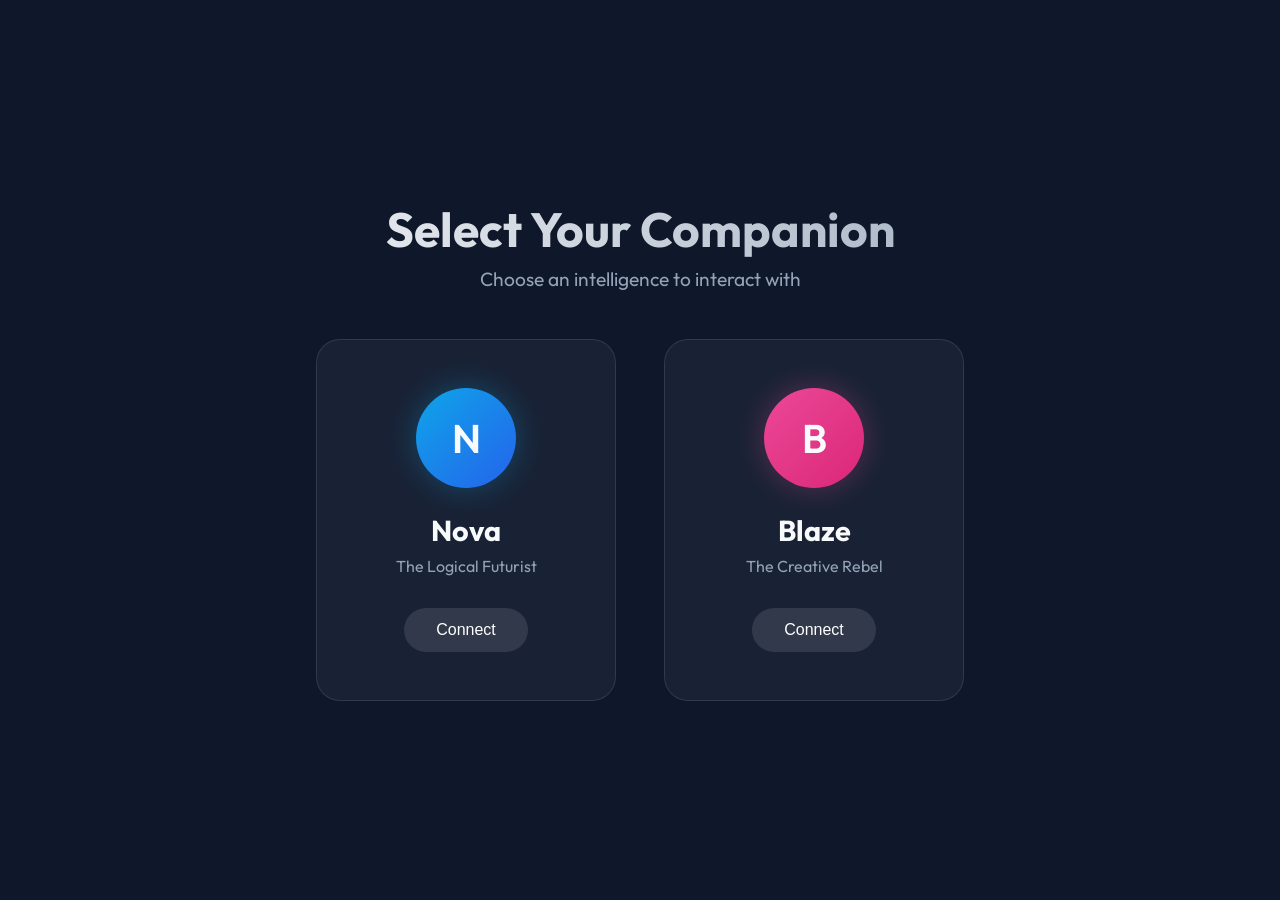
==== Web/index.html @ 569b365c "Add Interactive Web Agent Hub" ====
<!DOCTYPE html>
<html lang="en">
<head>
    <meta charset="UTF-8">
    <meta name="viewport" content="width=device-width, initial-scale=1.0">
    <title>AI Agent Hub</title>
    <link rel="stylesheet" href="style.css">
    <link href="https://fonts.googleapis.com/css2?family=Outfit:wght@300;400;600&display=swap" rel="stylesheet">
</head>
<body>
    <div class="container">
        <header>
            <h1>Select Your Companion</h1>
            <p>Choose an intelligence to interact with</p>
        </header>

        <div class="agents-grid">
            <!-- Agent 1: Nova -->
            <div class="agent-card" onclick="openChat('agent_1')">
                <div class="agent-avatar nova-avatar">
                    <div class="glow"></div>
                    <span>N</span>
                </div>
                <h2>Nova</h2>
                <p>The Logical Futurist</p>
                <button class="connect-btn">Connect</button>
            </div>

            <!-- Agent 2: Blaze -->
            <div class="agent-card" onclick="openChat('agent_2')">
                <div class="agent-avatar blaze-avatar">
                    <div class="glow"></div>
                    <span>B</span>
                </div>
                <h2>Blaze</h2>
                <p>The Creative Rebel</p>
                <button class="connect-btn">Connect</button>
            </div>
        </div>
    </div>

    <!-- Chat Modal -->
    <div id="chat-modal" class="modal hidden">
        <div class="modal-content">
            <div class="chat-header">
                <div class="chat-agent-info">
                    <div id="chat-avatar" class="mini-avatar"></div>
                    <h3 id="chat-agent-name">Agent Name</h3>
                </div>
                <button class="close-btn" onclick="closeChat()">×</button>
            </div>
            
            <div id="chat-history" class="chat-history">
                <div class="message system-message">
                    Connection established. How can I assist you today?
                </div>
            </div>

            <div class="chat-input-area">
                <input type="text" id="user-input" placeholder="Type your message..." onkeypress="handleKeyPress(event)">
                <button onclick="sendMessage()" id="send-btn">
                    <svg viewBox="0 0 24 24" width="24" height="24" fill="none" stroke="currentColor" stroke-width="2">
                        <path d="M22 2L11 13M22 2l-7 20-4-9-9-4 20-7z"></path>
                    </svg>
                </button>
            </div>
        </div>
    </div>

    <script src="script.js"></script>
</body>
</html>
---- Web/style.css ----
:root {
    --bg-color: #0f172a;
    --card-bg: #1e293b;
    --text-primary: #f8fafc;
    --text-secondary: #94a3b8;
    --nova-color: #38bdf8;
    --blaze-color: #f472b6;
    --accent-color: #6366f1;
}

* {
    margin: 0;
    padding: 0;
    box-sizing: border-box;
}

body {
    font-family: 'Outfit', sans-serif;
    background-color: var(--bg-color);
    color: var(--text-primary);
    min-height: 100vh;
    display: flex;
    justify-content: center;
    align-items: center;
    overflow: hidden;
}

.container {
    text-align: center;
    width: 100%;
    max-width: 1200px;
    padding: 2rem;
}

header h1 {
    font-size: 3rem;
    margin-bottom: 0.5rem;
    background: linear-gradient(to right, #fff, #94a3b8);
    -webkit-background-clip: text;
    -webkit-text-fill-color: transparent;
}

header p {
    color: var(--text-secondary);
    margin-bottom: 3rem;
    font-size: 1.2rem;
}

.agents-grid {
    display: flex;
    justify-content: center;
    gap: 3rem;
    flex-wrap: wrap;
}

/* Agent Cards */
.agent-card {
    background: rgba(30, 41, 59, 0.7);
    backdrop-filter: blur(10px);
    border: 1px solid rgba(255, 255, 255, 0.1);
    border-radius: 24px;
    padding: 3rem 2rem;
    width: 300px;
    cursor: pointer;
    transition: all 0.4s cubic-bezier(0.4, 0, 0.2, 1);
    position: relative;
    overflow: hidden;
}

.agent-card:hover {
    transform: translateY(-10px);
    border-color: rgba(255, 255, 255, 0.2);
    box-shadow: 0 20px 40px rgba(0, 0, 0, 0.4);
}

.agent-avatar {
    width: 100px;
    height: 100px;
    border-radius: 50%;
    margin: 0 auto 1.5rem;
    display: flex;
    align-items: center;
    justify-content: center;
    font-size: 2.5rem;
    font-weight: 600;
    position: relative;
    z-index: 1;
}

.nova-avatar {
    background: linear-gradient(135deg, #0ea5e9, #2563eb);
    box-shadow: 0 0 30px rgba(14, 165, 233, 0.3);
}

.blaze-avatar {
    background: linear-gradient(135deg, #ec4899, #db2777);
    box-shadow: 0 0 30px rgba(236, 72, 153, 0.3);
}

.agent-card h2 {
    font-size: 1.8rem;
    margin-bottom: 0.5rem;
}

.agent-card p {
    color: var(--text-secondary);
    margin-bottom: 2rem;
}

.connect-btn {
    background: rgba(255, 255, 255, 0.1);
    border: none;
    color: white;
    padding: 0.8rem 2rem;
    border-radius: 50px;
    font-size: 1rem;
    cursor: pointer;
    transition: background 0.3s;
}

.agent-card:hover .connect-btn {
    background: rgba(255, 255, 255, 0.2);
}

/* Chat Modal */
.modal {
    position: fixed;
    top: 0;
    left: 0;
    width: 100%;
    height: 100%;
    background: rgba(0, 0, 0, 0.8);
    backdrop-filter: blur(5px);
    display: flex;
    justify-content: center;
    align-items: center;
    z-index: 100;
    opacity: 1;
    transition: opacity 0.3s;
}

.modal.hidden {
    opacity: 0;
    pointer-events: none;
}

.modal-content {
    background: var(--card-bg);
    width: 90%;
    max-width: 800px;
    height: 80vh;
    border-radius: 24px;
    border: 1px solid rgba(255, 255, 255, 0.1);
    display: flex;
    flex-direction: column;
    overflow: hidden;
    box-shadow: 0 25px 50px -12px rgba(0, 0, 0, 0.5);
    transform: scale(1);
    transition: transform 0.3s cubic-bezier(0.34, 1.56, 0.64, 1);
}

.modal.hidden .modal-content {
    transform: scale(0.9);
}

.chat-header {
    padding: 1.5rem;
    background: rgba(0, 0, 0, 0.2);
    display: flex;
    justify-content: space-between;
    align-items: center;
    border-bottom: 1px solid rgba(255, 255, 255, 0.05);
}

.chat-agent-info {
    display: flex;
    align-items: center;
    gap: 1rem;
}

.mini-avatar {
    width: 40px;
    height: 40px;
    border-radius: 50%;
}

.close-btn {
    background: none;
    border: none;
    color: var(--text-secondary);
    font-size: 2rem;
    cursor: pointer;
    line-height: 1;
}

.chat-history {
    flex: 1;
    padding: 2rem;
    overflow-y: auto;
    display: flex;
    flex-direction: column;
    gap: 1rem;
}

.message {
    max-width: 80%;
    padding: 1rem 1.5rem;
    border-radius: 18px;
    line-height: 1.5;
    animation: fadeIn 0.3s ease;
}

@keyframes fadeIn {
    from { opacity: 0; transform: translateY(10px); }
    to { opacity: 1; transform: translateY(0); }
}

.message.user {
    background: var(--accent-color);
    align-self: flex-end;
    border-bottom-right-radius: 4px;
}

.message.assistant {
    background: rgba(255, 255, 255, 0.05);
    align-self: flex-start;
    border-bottom-left-radius: 4px;
}

.message.system-message {
    align-self: center;
    background: none;
    color: var(--text-secondary);
    font-size: 0.9rem;
    padding: 0;
}

.chat-input-area {
    padding: 1.5rem;
    background: rgba(0, 0, 0, 0.2);
    display: flex;
    gap: 1rem;
}

#user-input {
    flex: 1;
    background: rgba(255, 255, 255, 0.05);
    border: 1px solid rgba(255, 255, 255, 0.1);
    padding: 1rem 1.5rem;
    border-radius: 50px;
    color: white;
    font-family: inherit;
    font-size: 1rem;
    outline: none;
    transition: border-color 0.3s;
}

#user-input:focus {
    border-color: var(--accent-color);
}

#send-btn {
    background: var(--accent-color);
    border: none;
    width: 50px;
    height: 50px;
    border-radius: 50%;
    color: white;
    cursor: pointer;
    display: flex;
    align-items: center;
    justify-content: center;
    transition: transform 0.2s;
}

#send-btn:hover {
    transform: scale(1.05);
}

#send-btn:disabled {
    opacity: 0.5;
    cursor: not-allowed;
}
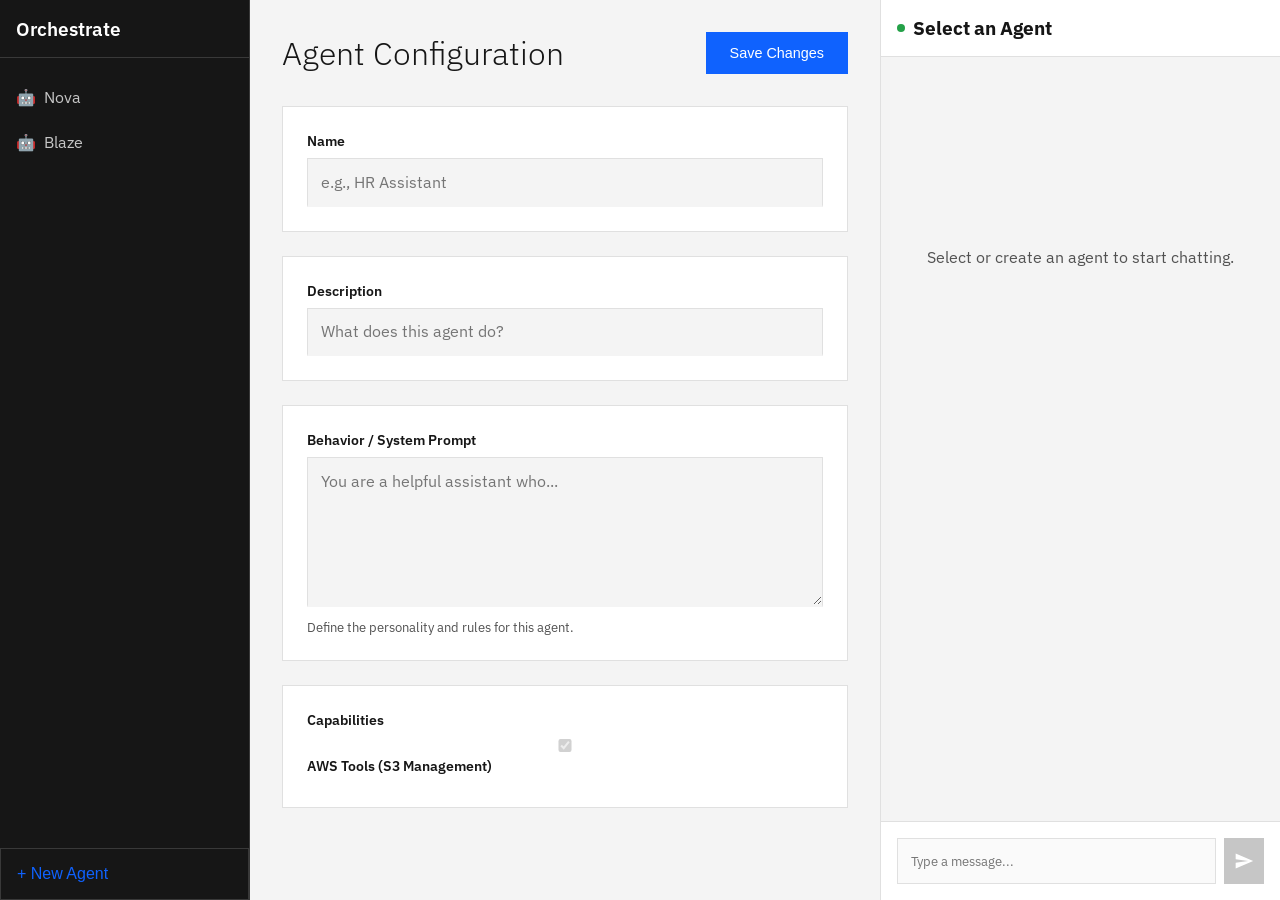
==== commit 2d199cfb: "Implement Watsonx-style Agent Orchestrator UI" ====
--- a/Web/index.html
+++ b/Web/index.html
@@ -1,72 +1,91 @@
 <!DOCTYPE html>
 <html lang="en">
+
 <head>
     <meta charset="UTF-8">
     <meta name="viewport" content="width=device-width, initial-scale=1.0">
-    <title>AI Agent Hub</title>
+    <title>Agent Orchestrator</title>
     <link rel="stylesheet" href="style.css">
-    <link href="https://fonts.googleapis.com/css2?family=Outfit:wght@300;400;600&display=swap" rel="stylesheet">
+    <link href="https://fonts.googleapis.com/css2?family=IBM+Plex+Sans:wght@300;400;500;600&display=swap"
+        rel="stylesheet">
 </head>
+
 <body>
-    <div class="container">
-        <header>
-            <h1>Select Your Companion</h1>
-            <p>Choose an intelligence to interact with</p>
-        </header>
+    <div class="app-container">
+        <!-- Left Sidebar: Agent List -->
+        <aside class="sidebar">
+            <div class="sidebar-header">
+                <h2>Orchestrate</h2>
+            </div>
+            <div class="agent-list" id="agent-list">
+                <!-- Agents will be injected here -->
+            </div>
+            <button class="create-agent-btn" onclick="createNewAgent()">
+                <span>+</span> New Agent
+            </button>
+        </aside>
 
-        <div class="agents-grid">
-            <!-- Agent 1: Nova -->
-            <div class="agent-card" onclick="openChat('agent_1')">
-                <div class="agent-avatar nova-avatar">
-                    <div class="glow"></div>
-                    <span>N</span>
-                </div>
-                <h2>Nova</h2>
-                <p>The Logical Futurist</p>
-                <button class="connect-btn">Connect</button>
+        <!-- Center: Agent Configuration -->
+        <main class="config-panel">
+            <div class="config-header">
+                <h1>Agent Configuration</h1>
+                <button class="save-btn" onclick="saveAgentConfig()">Save Changes</button>
             </div>
 
-            <!-- Agent 2: Blaze -->
-            <div class="agent-card" onclick="openChat('agent_2')">
-                <div class="agent-avatar blaze-avatar">
-                    <div class="glow"></div>
-                    <span>B</span>
+            <div class="form-group">
+                <label for="agent-name">Name</label>
+                <input type="text" id="agent-name" placeholder="e.g., HR Assistant">
+            </div>
+
+            <div class="form-group">
+                <label for="agent-desc">Description</label>
+                <input type="text" id="agent-desc" placeholder="What does this agent do?">
+            </div>
+
+            <div class="form-group">
+                <label for="agent-prompt">Behavior / System Prompt</label>
+                <textarea id="agent-prompt" placeholder="You are a helpful assistant who..."></textarea>
+                <p class="hint">Define the personality and rules for this agent.</p>
+            </div>
+
+            <div class="form-group">
+                <label>Capabilities</label>
+                <div class="capabilities-list">
+                    <label class="checkbox-container">
+                        <input type="checkbox" checked disabled>
+                        <span class="checkmark"></span>
+                        AWS Tools (S3 Management)
+                    </label>
                 </div>
-                <h2>Blaze</h2>
-                <p>The Creative Rebel</p>
-                <button class="connect-btn">Connect</button>
             </div>
-        </div>
-    </div>
+        </main>
 
-    <!-- Chat Modal -->
-    <div id="chat-modal" class="modal hidden">
-        <div class="modal-content">
+        <!-- Right Sidebar: Chat -->
+        <aside class="chat-panel">
             <div class="chat-header">
-                <div class="chat-agent-info">
-                    <div id="chat-avatar" class="mini-avatar"></div>
-                    <h3 id="chat-agent-name">Agent Name</h3>
-                </div>
-                <button class="close-btn" onclick="closeChat()">×</button>
+                <div class="status-dot"></div>
+                <h3 id="chat-header-name">Select an Agent</h3>
             </div>
-            
-            <div id="chat-history" class="chat-history">
-                <div class="message system-message">
-                    Connection established. How can I assist you today?
+
+            <div class="chat-history" id="chat-history">
+                <div class="empty-state">
+                    Select or create an agent to start chatting.
                 </div>
             </div>
 
             <div class="chat-input-area">
-                <input type="text" id="user-input" placeholder="Type your message..." onkeypress="handleKeyPress(event)">
-                <button onclick="sendMessage()" id="send-btn">
-                    <svg viewBox="0 0 24 24" width="24" height="24" fill="none" stroke="currentColor" stroke-width="2">
-                        <path d="M22 2L11 13M22 2l-7 20-4-9-9-4 20-7z"></path>
+                <input type="text" id="user-input" placeholder="Type a message..." onkeypress="handleKeyPress(event)"
+                    disabled>
+                <button id="send-btn" onclick="sendMessage()" disabled>
+                    <svg viewBox="0 0 24 24" width="20" height="20" fill="currentColor">
+                        <path d="M2.01 21L23 12 2.01 3 2 10l15 2-15 2z"></path>
                     </svg>
                 </button>
             </div>
-        </div>
+        </aside>
     </div>
 
     <script src="script.js"></script>
 </body>
-</html>
+
+</html>
--- a/Web/style.css
+++ b/Web/style.css
@@ -1,11 +1,14 @@
 :root {
-    --bg-color: #0f172a;
-    --card-bg: #1e293b;
-    --text-primary: #f8fafc;
-    --text-secondary: #94a3b8;
-    --nova-color: #38bdf8;
-    --blaze-color: #f472b6;
-    --accent-color: #6366f1;
+    --primary-blue: #0f62fe;
+    --primary-hover: #0353e9;
+    --bg-color: #f4f4f4;
+    --sidebar-bg: #161616;
+    --sidebar-text: #c6c6c6;
+    --white: #ffffff;
+    --border-color: #e0e0e0;
+    --text-primary: #161616;
+    --text-secondary: #525252;
+    --chat-bg: #ffffff;
 }
 
 * {
@@ -15,269 +18,258 @@
 }
 
 body {
-    font-family: 'Outfit', sans-serif;
+    font-family: 'IBM Plex Sans', sans-serif;
     background-color: var(--bg-color);
     color: var(--text-primary);
-    min-height: 100vh;
-    display: flex;
-    justify-content: center;
-    align-items: center;
+    height: 100vh;
     overflow: hidden;
 }
 
-.container {
-    text-align: center;
+.app-container {
+    display: grid;
+    grid-template-columns: 250px 1fr 400px;
+    height: 100vh;
+}
+
+/* Left Sidebar */
+.sidebar {
+    background-color: var(--sidebar-bg);
+    color: var(--sidebar-text);
+    display: flex;
+    flex-direction: column;
+    border-right: 1px solid #393939;
+}
+
+.sidebar-header {
+    padding: 1rem;
+    border-bottom: 1px solid #393939;
+}
+
+.sidebar-header h2 {
+    font-weight: 600;
+    font-size: 1.2rem;
+    color: var(--white);
+}
+
+.agent-list {
+    flex: 1;
+    overflow-y: auto;
+    padding: 1rem 0;
+}
+
+.agent-item {
+    padding: 0.8rem 1rem;
+    cursor: pointer;
+    transition: background 0.2s;
+    display: flex;
+    align-items: center;
+    gap: 0.5rem;
+}
+
+.agent-item:hover {
+    background-color: #353535;
+}
+
+.agent-item.active {
+    background-color: #353535;
+    border-left: 4px solid var(--primary-blue);
+    color: var(--white);
+}
+
+.create-agent-btn {
+    background: transparent;
+    border: 1px solid #393939;
+    color: var(--primary-blue);
+    padding: 1rem;
+    cursor: pointer;
+    text-align: left;
+    font-size: 1rem;
+    transition: all 0.2s;
+}
+
+.create-agent-btn:hover {
+    background: #353535;
+    color: var(--white);
+}
+
+/* Center Config Panel */
+.config-panel {
+    background-color: var(--bg-color);
+    padding: 2rem;
+    overflow-y: auto;
+}
+
+.config-header {
+    display: flex;
+    justify-content: space-between;
+    align-items: center;
+    margin-bottom: 2rem;
+}
+
+.config-header h1 {
+    font-weight: 300;
+    font-size: 2rem;
+}
+
+.save-btn {
+    background-color: var(--primary-blue);
+    color: var(--white);
+    border: none;
+    padding: 0.8rem 1.5rem;
+    font-size: 0.9rem;
+    cursor: pointer;
+    transition: background 0.2s;
+}
+
+.save-btn:hover {
+    background-color: var(--primary-hover);
+}
+
+.form-group {
+    background: var(--white);
+    padding: 1.5rem;
+    margin-bottom: 1.5rem;
+    border: 1px solid var(--border-color);
+}
+
+.form-group label {
+    display: block;
+    margin-bottom: 0.5rem;
+    font-weight: 600;
+    font-size: 0.9rem;
+}
+
+.form-group input,
+.form-group textarea {
     width: 100%;
-    max-width: 1200px;
-    padding: 2rem;
-}
-
-header h1 {
-    font-size: 3rem;
-    margin-bottom: 0.5rem;
-    background: linear-gradient(to right, #fff, #94a3b8);
-    -webkit-background-clip: text;
-    -webkit-text-fill-color: transparent;
-}
-
-header p {
+    padding: 0.8rem;
+    border: 1px solid var(--border-color);
+    background: #f4f4f4;
+    font-family: inherit;
+    font-size: 1rem;
+    border-bottom: 2px solid transparent;
+    transition: border-color 0.2s;
+}
+
+.form-group input:focus,
+.form-group textarea:focus {
+    outline: none;
+    border-bottom-color: var(--primary-blue);
+    background: var(--white);
+}
+
+.form-group textarea {
+    height: 150px;
+    resize: vertical;
+}
+
+.hint {
+    font-size: 0.8rem;
     color: var(--text-secondary);
-    margin-bottom: 3rem;
-    font-size: 1.2rem;
-}
-
-.agents-grid {
-    display: flex;
-    justify-content: center;
-    gap: 3rem;
-    flex-wrap: wrap;
-}
-
-/* Agent Cards */
-.agent-card {
-    background: rgba(30, 41, 59, 0.7);
-    backdrop-filter: blur(10px);
-    border: 1px solid rgba(255, 255, 255, 0.1);
-    border-radius: 24px;
-    padding: 3rem 2rem;
-    width: 300px;
-    cursor: pointer;
-    transition: all 0.4s cubic-bezier(0.4, 0, 0.2, 1);
-    position: relative;
-    overflow: hidden;
-}
-
-.agent-card:hover {
-    transform: translateY(-10px);
-    border-color: rgba(255, 255, 255, 0.2);
-    box-shadow: 0 20px 40px rgba(0, 0, 0, 0.4);
-}
-
-.agent-avatar {
-    width: 100px;
-    height: 100px;
+    margin-top: 0.5rem;
+}
+
+/* Right Chat Panel */
+.chat-panel {
+    background-color: var(--chat-bg);
+    border-left: 1px solid var(--border-color);
+    display: flex;
+    flex-direction: column;
+}
+
+.chat-header {
+    padding: 1rem;
+    border-bottom: 1px solid var(--border-color);
+    background: var(--white);
+    display: flex;
+    align-items: center;
+    gap: 0.5rem;
+}
+
+.status-dot {
+    width: 8px;
+    height: 8px;
+    background-color: #24a148;
+    /* Green */
     border-radius: 50%;
-    margin: 0 auto 1.5rem;
-    display: flex;
-    align-items: center;
-    justify-content: center;
-    font-size: 2.5rem;
-    font-weight: 600;
-    position: relative;
-    z-index: 1;
-}
-
-.nova-avatar {
-    background: linear-gradient(135deg, #0ea5e9, #2563eb);
-    box-shadow: 0 0 30px rgba(14, 165, 233, 0.3);
-}
-
-.blaze-avatar {
-    background: linear-gradient(135deg, #ec4899, #db2777);
-    box-shadow: 0 0 30px rgba(236, 72, 153, 0.3);
-}
-
-.agent-card h2 {
-    font-size: 1.8rem;
-    margin-bottom: 0.5rem;
-}
-
-.agent-card p {
-    color: var(--text-secondary);
-    margin-bottom: 2rem;
-}
-
-.connect-btn {
-    background: rgba(255, 255, 255, 0.1);
-    border: none;
-    color: white;
-    padding: 0.8rem 2rem;
-    border-radius: 50px;
-    font-size: 1rem;
-    cursor: pointer;
-    transition: background 0.3s;
-}
-
-.agent-card:hover .connect-btn {
-    background: rgba(255, 255, 255, 0.2);
-}
-
-/* Chat Modal */
-.modal {
-    position: fixed;
-    top: 0;
-    left: 0;
-    width: 100%;
-    height: 100%;
-    background: rgba(0, 0, 0, 0.8);
-    backdrop-filter: blur(5px);
-    display: flex;
-    justify-content: center;
-    align-items: center;
-    z-index: 100;
-    opacity: 1;
-    transition: opacity 0.3s;
-}
-
-.modal.hidden {
-    opacity: 0;
-    pointer-events: none;
-}
-
-.modal-content {
-    background: var(--card-bg);
-    width: 90%;
-    max-width: 800px;
-    height: 80vh;
-    border-radius: 24px;
-    border: 1px solid rgba(255, 255, 255, 0.1);
-    display: flex;
-    flex-direction: column;
-    overflow: hidden;
-    box-shadow: 0 25px 50px -12px rgba(0, 0, 0, 0.5);
-    transform: scale(1);
-    transition: transform 0.3s cubic-bezier(0.34, 1.56, 0.64, 1);
-}
-
-.modal.hidden .modal-content {
-    transform: scale(0.9);
-}
-
-.chat-header {
-    padding: 1.5rem;
-    background: rgba(0, 0, 0, 0.2);
-    display: flex;
-    justify-content: space-between;
-    align-items: center;
-    border-bottom: 1px solid rgba(255, 255, 255, 0.05);
-}
-
-.chat-agent-info {
-    display: flex;
-    align-items: center;
-    gap: 1rem;
-}
-
-.mini-avatar {
-    width: 40px;
-    height: 40px;
-    border-radius: 50%;
-}
-
-.close-btn {
-    background: none;
-    border: none;
-    color: var(--text-secondary);
-    font-size: 2rem;
-    cursor: pointer;
-    line-height: 1;
 }
 
 .chat-history {
     flex: 1;
-    padding: 2rem;
+    padding: 1rem;
     overflow-y: auto;
+    background-color: #f4f4f4;
     display: flex;
     flex-direction: column;
     gap: 1rem;
 }
 
+.empty-state {
+    text-align: center;
+    color: var(--text-secondary);
+    margin-top: 50%;
+    transform: translateY(-50%);
+}
+
 .message {
-    max-width: 80%;
-    padding: 1rem 1.5rem;
-    border-radius: 18px;
-    line-height: 1.5;
-    animation: fadeIn 0.3s ease;
-}
-
-@keyframes fadeIn {
-    from { opacity: 0; transform: translateY(10px); }
-    to { opacity: 1; transform: translateY(0); }
+    max-width: 85%;
+    padding: 0.8rem 1rem;
+    font-size: 0.95rem;
+    line-height: 1.4;
 }
 
 .message.user {
-    background: var(--accent-color);
+    background-color: var(--primary-blue);
+    color: var(--white);
     align-self: flex-end;
-    border-bottom-right-radius: 4px;
 }
 
 .message.assistant {
-    background: rgba(255, 255, 255, 0.05);
+    background-color: var(--white);
+    border: 1px solid var(--border-color);
     align-self: flex-start;
-    border-bottom-left-radius: 4px;
-}
-
-.message.system-message {
-    align-self: center;
-    background: none;
-    color: var(--text-secondary);
-    font-size: 0.9rem;
-    padding: 0;
+}
+
+.message.tool {
+    background-color: #e0e0e0;
+    font-family: monospace;
+    font-size: 0.85rem;
+    align-self: flex-start;
+    border-left: 3px solid #6f6f6f;
 }
 
 .chat-input-area {
-    padding: 1.5rem;
-    background: rgba(0, 0, 0, 0.2);
-    display: flex;
-    gap: 1rem;
-}
-
-#user-input {
+    padding: 1rem;
+    background: var(--white);
+    border-top: 1px solid var(--border-color);
+    display: flex;
+    gap: 0.5rem;
+}
+
+.chat-input-area input {
     flex: 1;
-    background: rgba(255, 255, 255, 0.05);
-    border: 1px solid rgba(255, 255, 255, 0.1);
-    padding: 1rem 1.5rem;
-    border-radius: 50px;
-    color: white;
+    padding: 0.8rem;
+    border: 1px solid var(--border-color);
     font-family: inherit;
-    font-size: 1rem;
-    outline: none;
-    transition: border-color 0.3s;
-}
-
-#user-input:focus {
-    border-color: var(--accent-color);
+}
+
+.chat-input-area input:focus {
+    outline: 2px solid var(--primary-blue);
+    outline-offset: -2px;
 }
 
 #send-btn {
-    background: var(--accent-color);
+    background: var(--primary-blue);
+    color: var(--white);
     border: none;
-    width: 50px;
-    height: 50px;
-    border-radius: 50%;
-    color: white;
+    width: 40px;
     cursor: pointer;
     display: flex;
     align-items: center;
     justify-content: center;
-    transition: transform 0.2s;
-}
-
-#send-btn:hover {
-    transform: scale(1.05);
 }
 
 #send-btn:disabled {
-    opacity: 0.5;
+    background: #c6c6c6;
     cursor: not-allowed;
-}
+}
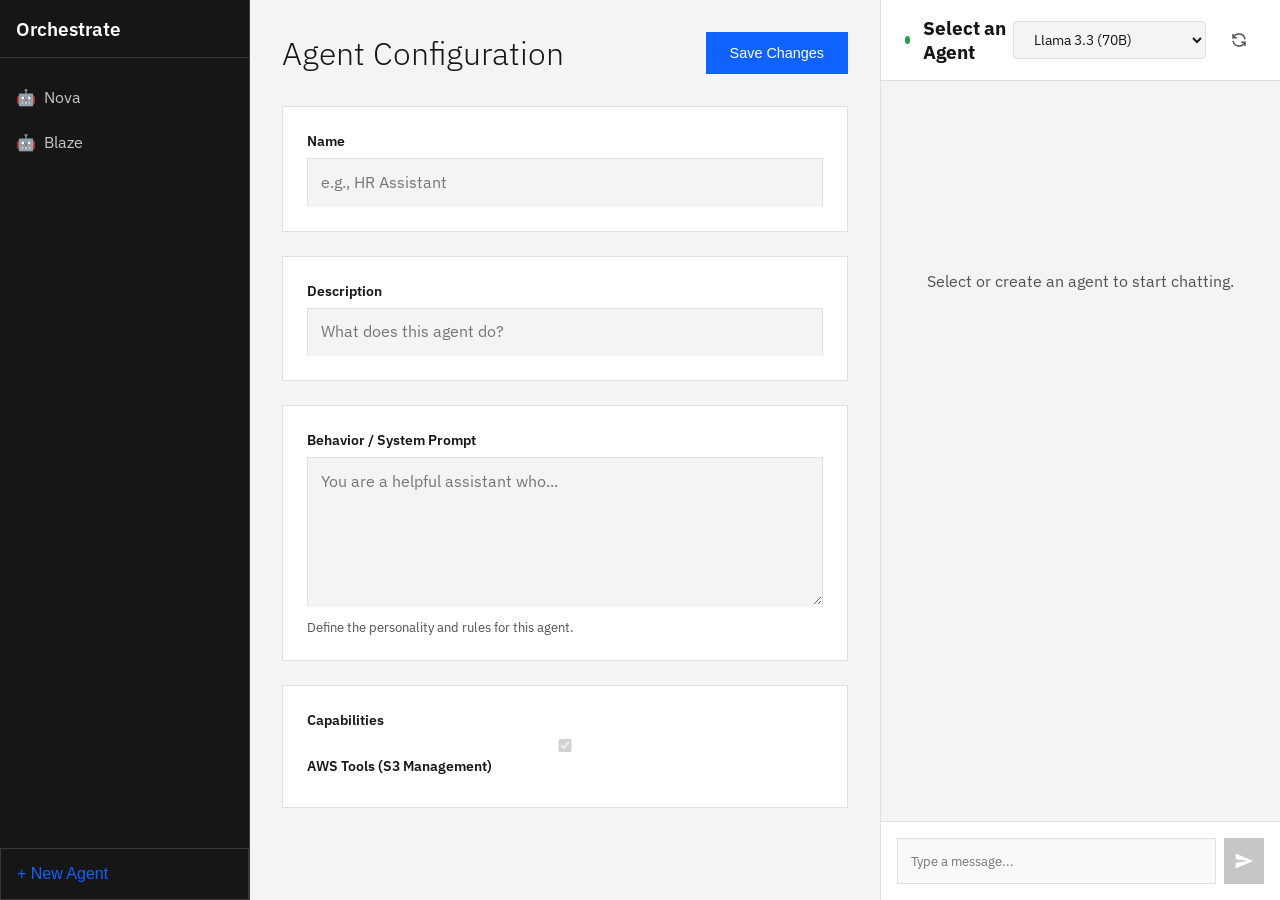
==== commit 4514d332: "Add model selector, chat reset, and UI improvements" ====
--- a/Web/index.html
+++ b/Web/index.html
@@ -63,8 +63,24 @@
         <!-- Right Sidebar: Chat -->
         <aside class="chat-panel">
             <div class="chat-header">
-                <div class="status-dot"></div>
-                <h3 id="chat-header-name">Select an Agent</h3>
+                <div class="chat-header-left">
+                    <div class="status-dot"></div>
+                    <h3 id="chat-header-name">Select an Agent</h3>
+                </div>
+                <div class="chat-header-right">
+                    <select id="model-select" class="model-select">
+                        <option value="llama-3.3-70b-versatile">Llama 3.3 (70B)</option>
+                        <option value="llama-3.1-8b-instant">Llama 3.1 (8B Instant)</option>
+                    </select>
+                    <button class="refresh-btn" onclick="resetChat()" title="Reset Chat">
+                        <svg viewBox="0 0 24 24" width="18" height="18" fill="none" stroke="currentColor"
+                            stroke-width="2">
+                            <path
+                                d="M4 4v5h.582m15.356 2A8.001 8.001 0 004.582 9m0 0H9m11 11v-5h-.581m0 0a8.003 8.003 0 01-15.357-2m15.357 2H15">
+                            </path>
+                        </svg>
+                    </button>
+                </div>
             </div>
 
             <div class="chat-history" id="chat-history">
--- a/Web/style.css
+++ b/Web/style.css
@@ -178,12 +178,59 @@
 }
 
 .chat-header {
-    padding: 1rem;
+    padding: 1rem 1.5rem;
     border-bottom: 1px solid var(--border-color);
     background: var(--white);
     display: flex;
-    align-items: center;
-    gap: 0.5rem;
+    justify-content: space-between;
+    align-items: center;
+}
+
+.chat-header-left {
+    display: flex;
+    align-items: center;
+    gap: 0.8rem;
+}
+
+.chat-header-right {
+    display: flex;
+    align-items: center;
+    gap: 1rem;
+}
+
+.model-select {
+    padding: 0.5rem 1rem;
+    border: 1px solid var(--border-color);
+    border-radius: 4px;
+    background: #f4f4f4;
+    font-family: inherit;
+    font-size: 0.85rem;
+    color: var(--text-primary);
+    cursor: pointer;
+    outline: none;
+}
+
+.model-select:hover {
+    background: #e0e0e0;
+}
+
+.refresh-btn {
+    background: transparent;
+    border: none;
+    color: var(--text-secondary);
+    cursor: pointer;
+    padding: 0.5rem;
+    border-radius: 50%;
+    display: flex;
+    align-items: center;
+    justify-content: center;
+    transition: all 0.2s;
+}
+
+.refresh-btn:hover {
+    background: #f4f4f4;
+    color: var(--primary-blue);
+    transform: rotate(180deg);
 }
 
 .status-dot {
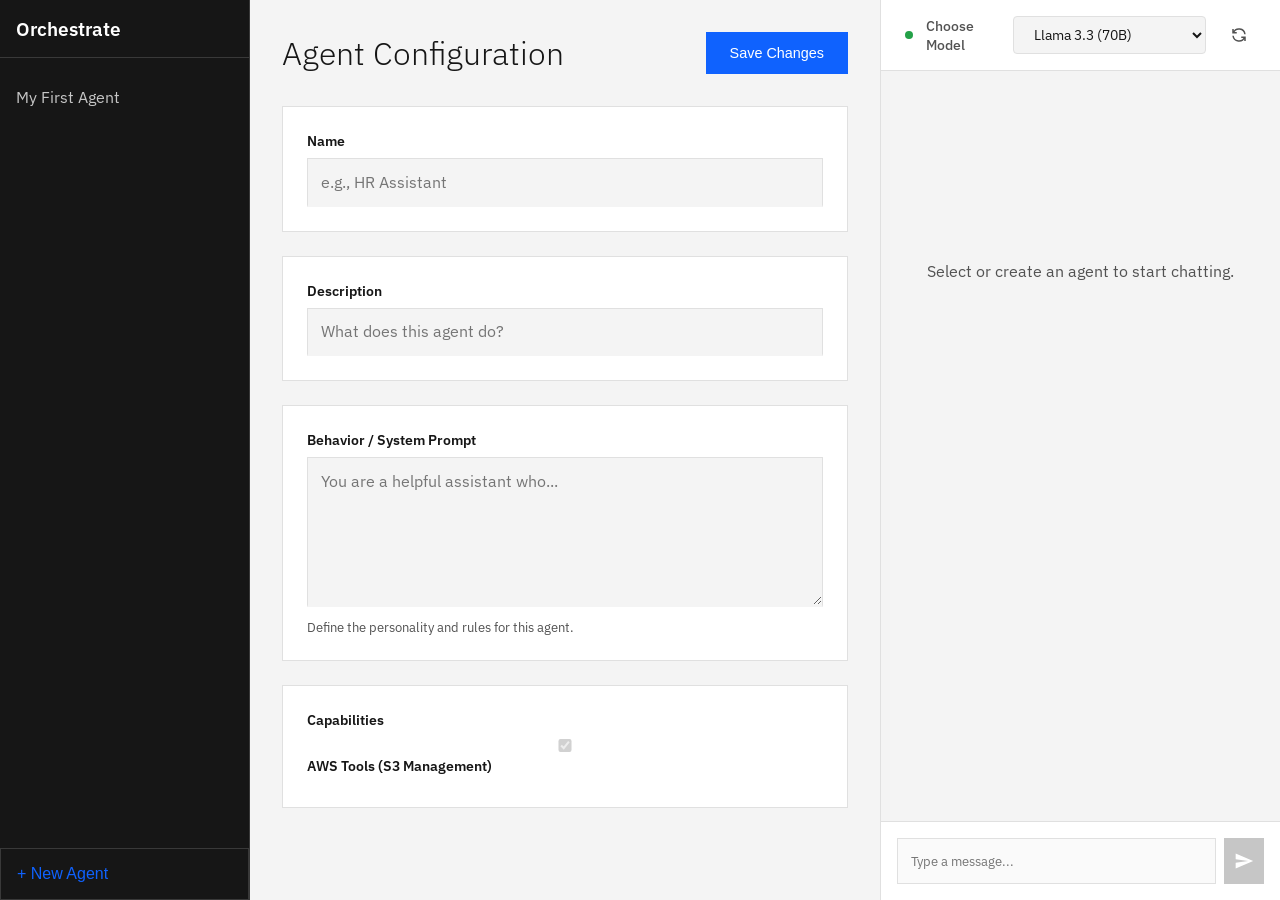
==== commit c0ec00ca: "Refine Chat Header UI: Static 'Choose Model' label with improved styling" ====
--- a/Web/index.html
+++ b/Web/index.html
@@ -65,7 +65,7 @@
             <div class="chat-header">
                 <div class="chat-header-left">
                     <div class="status-dot"></div>
-                    <h3 id="chat-header-name">Select an Agent</h3>
+                    <h3>Choose Model</h3>
                 </div>
                 <div class="chat-header-right">
                     <select id="model-select" class="model-select">
@@ -101,6 +101,7 @@
         </aside>
     </div>
 
+    <div id="toast" class="toast">Agent configuration saved!</div>
     <script src="script.js"></script>
 </body>
 
--- a/Web/style.css
+++ b/Web/style.css
@@ -192,6 +192,13 @@
     gap: 0.8rem;
 }
 
+.chat-header-left h3 {
+    font-size: 0.9rem;
+    font-weight: 500;
+    color: var(--text-secondary);
+    margin: 0;
+}
+
 .chat-header-right {
     display: flex;
     align-items: center;
@@ -319,4 +326,29 @@
 #send-btn:disabled {
     background: #c6c6c6;
     cursor: not-allowed;
+}
+
+/* Toast Notification */
+.toast {
+    visibility: hidden;
+    min-width: 250px;
+    background-color: #333;
+    color: #fff;
+    text-align: center;
+    border-radius: 4px;
+    padding: 16px;
+    position: fixed;
+    z-index: 1;
+    right: 30px;
+    bottom: 30px;
+    font-size: 14px;
+    opacity: 0;
+    transition: opacity 0.3s, bottom 0.3s;
+    box-shadow: 0 4px 12px rgba(0, 0, 0, 0.15);
+}
+
+.toast.show {
+    visibility: visible;
+    opacity: 1;
+    bottom: 50px;
 }
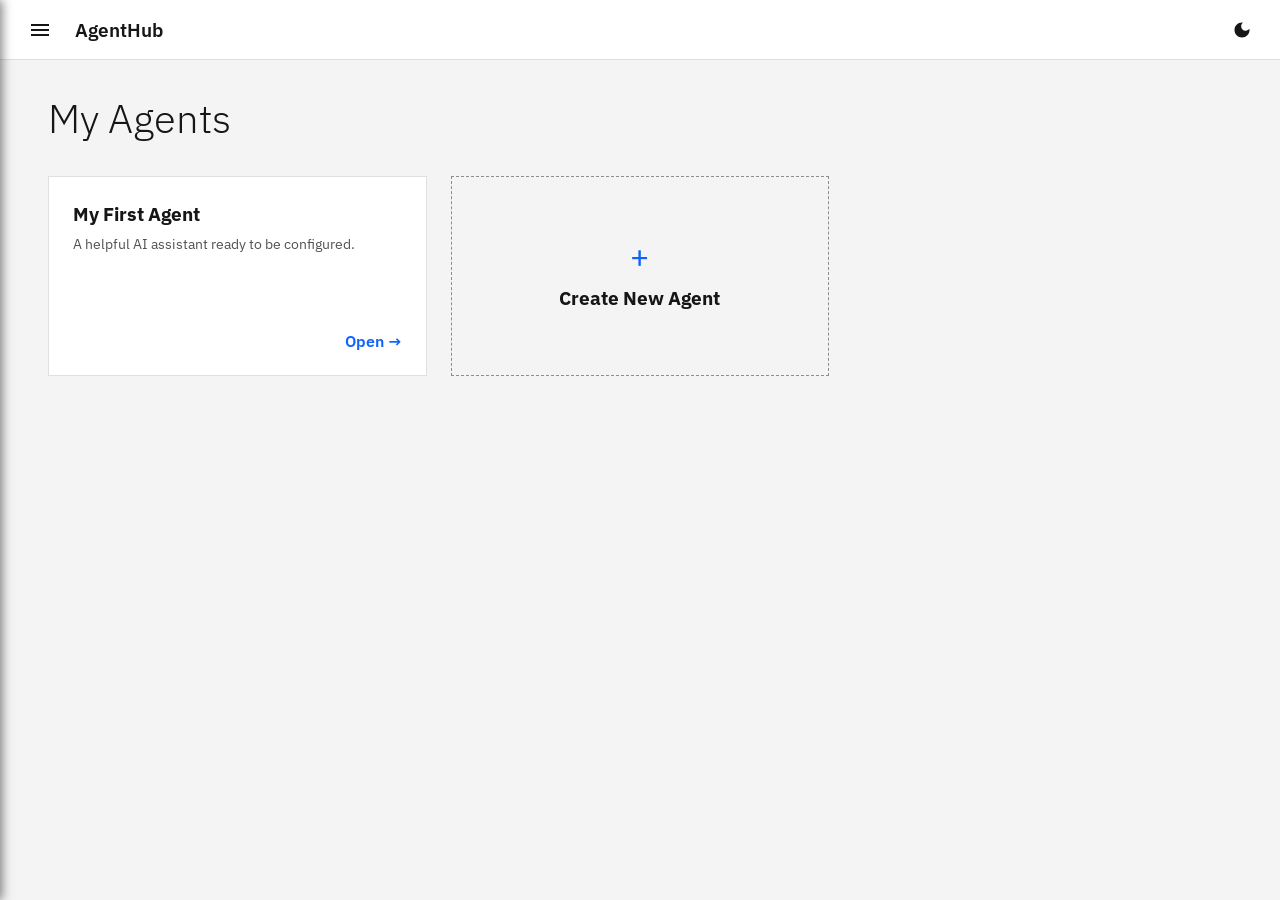
==== commit 3e1f9a09: "feat: Complete UI overhaul - Watsonx-inspired chat, Dark mode, Autosave, Collapsible sidebar, and Ag" ====
--- a/Web/index.html
+++ b/Web/index.html
@@ -4,105 +4,204 @@
 <head>
     <meta charset="UTF-8">
     <meta name="viewport" content="width=device-width, initial-scale=1.0">
-    <title>Agent Orchestrator</title>
+    <title>Agent Dashboard</title>
     <link rel="stylesheet" href="style.css">
     <link href="https://fonts.googleapis.com/css2?family=IBM+Plex+Sans:wght@300;400;500;600&display=swap"
         rel="stylesheet">
+    <style>
+        body {
+            background-color: #f4f4f4;
+            margin: 0;
+            /* Remove default margin */
+            padding: 0;
+            /* Remove body padding to let sidebar touch edges */
+        }
+
+        .dashboard-container {
+            padding: 2rem 3rem;
+            /* Add generous padding to the content */
+            height: 100%;
+            overflow-y: auto;
+        }
+
+        .dashboard-header {
+            margin: 0 0 2rem 0;
+            display: flex;
+            justify-content: space-between;
+            align-items: center;
+        }
+
+        .dashboard-header h1 {
+            font-weight: 300;
+            font-size: 2.5rem;
+            color: #161616;
+        }
+
+        .agent-grid {
+            display: grid;
+            grid-template-columns: repeat(auto-fill, minmax(300px, 1fr));
+            gap: 1.5rem;
+            margin: 0;
+        }
+
+        .agent-card {
+            background: white;
+            border: 1px solid #e0e0e0;
+            padding: 1.5rem;
+            cursor: pointer;
+            transition: all 0.2s;
+            display: flex;
+            flex-direction: column;
+            height: 200px;
+            position: relative;
+        }
+
+        .agent-card:hover {
+            transform: translateY(-4px);
+            box-shadow: 0 4px 12px rgba(0, 0, 0, 0.1);
+            border-color: #0f62fe;
+        }
+
+        .agent-card h3 {
+            font-size: 1.2rem;
+            margin-bottom: 0.5rem;
+            color: #161616;
+        }
+
+        .agent-card p {
+            color: #525252;
+            font-size: 0.9rem;
+            line-height: 1.4;
+            flex: 1;
+        }
+
+        .agent-card .arrow {
+            align-self: flex-end;
+            color: #0f62fe;
+            font-weight: 600;
+        }
+
+        .create-card {
+            border: 1px dashed #8d8d8d;
+            background: transparent;
+            align-items: center;
+            justify-content: center;
+        }
+
+        .create-card:hover {
+            background: #e5e5e5;
+            border-color: #161616;
+        }
+
+        .create-icon {
+            font-size: 2rem;
+            margin-bottom: 0.5rem;
+            color: #0f62fe;
+        }
+    </style>
 </head>
 
 <body>
     <div class="app-container">
-        <!-- Left Sidebar: Agent List -->
-        <aside class="sidebar">
-            <div class="sidebar-header">
-                <h2>Orchestrate</h2>
+        <!-- Global Sidebar -->
+        <nav class="main-nav" id="main-nav">
+            <div class="nav-header">
+                AgentHub
             </div>
-            <div class="agent-list" id="agent-list">
-                <!-- Agents will be injected here -->
+            <div class="nav-links">
+                <a href="index.html" class="nav-item active">
+                    Agents
+                </a>
+                <a href="chat.html" class="nav-item">
+                    Chat
+                </a>
             </div>
-            <button class="create-agent-btn" onclick="createNewAgent()">
-                <span>+</span> New Agent
+        </nav>
+
+        <!-- Overlay -->
+        <div class="sidebar-overlay" id="sidebar-overlay" onclick="toggleSidebar()"></div>
+
+        <!-- Top Navbar -->
+        <div class="top-navbar">
+            <button class="hamburger-btn" onclick="toggleSidebar()">
+                <svg viewBox="0 0 24 24" width="24" height="24" fill="currentColor">
+                    <path d="M3 18h18v-2H3v2zm0-5h18v-2H3v2zm0-7v2h18V6H3z"></path>
+                </svg>
             </button>
-        </aside>
-
-        <!-- Center: Agent Configuration -->
-        <main class="config-panel">
-            <div class="config-header">
-                <h1>Agent Configuration</h1>
-                <button class="save-btn" onclick="saveAgentConfig()">Save Changes</button>
-            </div>
-
-            <div class="form-group">
-                <label for="agent-name">Name</label>
-                <input type="text" id="agent-name" placeholder="e.g., HR Assistant">
-            </div>
-
-            <div class="form-group">
-                <label for="agent-desc">Description</label>
-                <input type="text" id="agent-desc" placeholder="What does this agent do?">
-            </div>
-
-            <div class="form-group">
-                <label for="agent-prompt">Behavior / System Prompt</label>
-                <textarea id="agent-prompt" placeholder="You are a helpful assistant who..."></textarea>
-                <p class="hint">Define the personality and rules for this agent.</p>
-            </div>
-
-            <div class="form-group">
-                <label>Capabilities</label>
-                <div class="capabilities-list">
-                    <label class="checkbox-container">
-                        <input type="checkbox" checked disabled>
-                        <span class="checkmark"></span>
-                        AWS Tools (S3 Management)
-                    </label>
+            <div class="navbar-title">AgentHub</div>
+            <button class="theme-toggle-btn" onclick="toggleTheme()" title="Toggle Dark Mode">
+                <svg id="theme-icon" viewBox="0 0 24 24" width="20" height="20" fill="currentColor">
+                    <!-- Moon Icon (Default) -->
+                    <path
+                        d="M12 3c-4.97 0-9 4.03-9 9s4.03 9 9 9 9-4.03 9-9c0-.46-.04-.92-.1-1.36-.98 1.37-2.58 2.26-4.4 2.26-3.03 0-5.5-2.47-5.5-5.5 0-1.82.89-3.42 2.26-4.4-.44-.06-.9-.1-1.36-.1z">
+                    </path>
+                </svg>
+            </button>
+        </div>
+
+        <!-- Main Content -->
+        <main class="main-content">
+            <div class="dashboard-container">
+                <div class="dashboard-header">
+                    <h1>My Agents</h1>
+                </div>
+
+                <div class="agent-grid" id="agent-grid">
+                    <!-- Agents injected here -->
+                    <div class="agent-card create-card" onclick="createNewAgent()">
+                        <div class="create-icon">+</div>
+                        <h3>Create New Agent</h3>
+                    </div>
                 </div>
             </div>
         </main>
-
-        <!-- Right Sidebar: Chat -->
-        <aside class="chat-panel">
-            <div class="chat-header">
-                <div class="chat-header-left">
-                    <div class="status-dot"></div>
-                    <h3>Choose Model</h3>
-                </div>
-                <div class="chat-header-right">
-                    <select id="model-select" class="model-select">
-                        <option value="llama-3.3-70b-versatile">Llama 3.3 (70B)</option>
-                        <option value="llama-3.1-8b-instant">Llama 3.1 (8B Instant)</option>
-                    </select>
-                    <button class="refresh-btn" onclick="resetChat()" title="Reset Chat">
-                        <svg viewBox="0 0 24 24" width="18" height="18" fill="none" stroke="currentColor"
-                            stroke-width="2">
-                            <path
-                                d="M4 4v5h.582m15.356 2A8.001 8.001 0 004.582 9m0 0H9m11 11v-5h-.581m0 0a8.003 8.003 0 01-15.357-2m15.357 2H15">
-                            </path>
-                        </svg>
-                    </button>
-                </div>
-            </div>
-
-            <div class="chat-history" id="chat-history">
-                <div class="empty-state">
-                    Select or create an agent to start chatting.
-                </div>
-            </div>
-
-            <div class="chat-input-area">
-                <input type="text" id="user-input" placeholder="Type a message..." onkeypress="handleKeyPress(event)"
-                    disabled>
-                <button id="send-btn" onclick="sendMessage()" disabled>
-                    <svg viewBox="0 0 24 24" width="20" height="20" fill="currentColor">
-                        <path d="M2.01 21L23 12 2.01 3 2 10l15 2-15 2z"></path>
-                    </svg>
-                </button>
-            </div>
-        </aside>
     </div>
 
-    <div id="toast" class="toast">Agent configuration saved!</div>
-    <script src="script.js"></script>
+    <script>
+        function toggleSidebar() {
+            document.getElementById('main-nav').classList.toggle('open');
+            document.getElementById('sidebar-overlay').classList.toggle('show');
+        }
+
+        // Shared Agent Data (Simulated Persistence)
+        // In a real app, this would come from the backend API
+        let agents = JSON.parse(localStorage.getItem('mcp_agents')) || {
+            "agent_default": {
+                id: "agent_default",
+                name: "My First Agent",
+                description: "A helpful AI assistant ready to be configured.",
+                system_prompt: "You are a helpful AI assistant."
+            }
+        };
+
+        function renderGrid() {
+            const grid = document.getElementById('agent-grid');
+            // Remove existing cards (keep the create button which is last)
+            const createBtn = grid.lastElementChild;
+            grid.innerHTML = '';
+
+            Object.values(agents).forEach(agent => {
+                const card = document.createElement('div');
+                card.className = 'agent-card';
+                card.onclick = () => window.location.href = `orchestrator.html?agent=${agent.id}`;
+                card.innerHTML = `
+                    <h3>${agent.name}</h3>
+                    <p>${agent.description || "No description provided."}</p>
+                    <div class="arrow">Open →</div>
+                `;
+                grid.appendChild(card);
+            });
+            grid.appendChild(createBtn);
+        }
+
+        function createNewAgent() {
+            // Redirect to orchestrator in create mode
+            window.location.href = `orchestrator.html?mode=create`;
+        }
+
+        // Initial Render
+        renderGrid();
+    </script>
 </body>
 
 </html>
--- a/Web/style.css
+++ b/Web/style.css
@@ -1,14 +1,53 @@
 :root {
+    /* Light Theme (Default) */
     --primary-blue: #0f62fe;
     --primary-hover: #0353e9;
     --bg-color: #f4f4f4;
+    --surface-color: #ffffff;
     --sidebar-bg: #161616;
     --sidebar-text: #c6c6c6;
-    --white: #ffffff;
-    --border-color: #e0e0e0;
     --text-primary: #161616;
     --text-secondary: #525252;
+    --border-color: #e0e0e0;
+    --input-bg: #f4f4f4;
     --chat-bg: #ffffff;
+    --toast-bg: #333333;
+    --toast-text: #ffffff;
+    --shadow-color: rgba(0, 0, 0, 0.1);
+}
+
+[data-theme="dark"] {
+    /* Dark Theme */
+    --primary-blue: #4589ff;
+    /* Lighter blue for dark mode */
+    --primary-hover: #78a9ff;
+    --bg-color: #121212;
+    /* Deep dark background */
+    --surface-color: #1e1e1e;
+    /* Slightly lighter for cards/panels */
+    --sidebar-bg: #000000;
+    /* Darker sidebar */
+    --sidebar-text: #e0e0e0;
+    --text-primary: #f4f4f4;
+    --text-secondary: #a8a8a8;
+    --border-color: #333333;
+    --input-bg: #2d2d2d;
+    --chat-bg: #1e1e1e;
+    --toast-bg: #ffffff;
+    --toast-text: #121212;
+    --shadow-color: rgba(0, 0, 0, 0.5);
+}
+
+/* Smooth Theme Transition */
+body,
+.top-navbar,
+.sidebar,
+.config-panel,
+.chat-panel,
+.agent-card,
+input,
+textarea {
+    transition: background-color 0.3s ease, color 0.3s ease, border-color 0.3s ease;
 }
 
 * {
@@ -22,58 +61,235 @@
     background-color: var(--bg-color);
     color: var(--text-primary);
     height: 100vh;
+    margin: 0;
     overflow: hidden;
+    /* Prevent body scroll, let main-content scroll */
 }
 
 .app-container {
+    display: flex;
+    height: 100vh;
+    width: 100vw;
+}
+
+/* Top Navbar */
+.top-navbar {
+    position: fixed;
+    top: 0;
+    left: 0;
+    right: 0;
+    height: 60px;
+    background-color: var(--surface-color);
+    border-bottom: 1px solid var(--border-color);
+    display: flex;
+    align-items: center;
+    padding: 0 20px;
+    z-index: 950;
+    /* Below sidebar (1000) but above content */
+}
+
+/* Hamburger Button (Inside Navbar) */
+.hamburger-btn {
+    background: transparent;
+    border: none;
+    color: var(--text-primary);
+    cursor: pointer;
+    padding: 8px;
+    border-radius: 4px;
+    display: flex;
+    align-items: center;
+    justify-content: center;
+    margin-right: 15px;
+}
+
+.hamburger-btn:hover {
+    background: rgba(0, 0, 0, 0.05);
+}
+
+/* Page Title in Navbar */
+.navbar-title {
+    font-size: 1.2rem;
+    font-weight: 600;
+    color: var(--text-primary);
+}
+
+/* Adjust Main Content to sit below Navbar */
+.main-content {
+    flex: 1;
+    overflow-y: auto;
+    background-color: var(--bg-color);
+    position: relative;
+    margin-top: 60px;
+    /* Height of navbar */
+    height: calc(100vh - 60px);
+    /* Full height minus navbar */
+}
+
+/* Global Nav Sidebar (Off-Canvas) */
+.main-nav {
+    position: fixed;
+    left: -250px;
+    top: 0;
+    bottom: 0;
+    width: 250px;
+    background-color: var(--sidebar-bg);
+    color: #f4f4f4;
+    display: flex;
+    flex-direction: column;
+    border-right: 1px solid #393939;
+    z-index: 1000;
+    transition: left 0.3s ease;
+    box-shadow: 2px 0 10px rgba(0, 0, 0, 0.5);
+}
+
+.main-nav.open {
+    left: 0;
+}
+
+/* Overlay */
+.sidebar-overlay {
+    position: fixed;
+    top: 0;
+    left: 0;
+    right: 0;
+    bottom: 0;
+    background: rgba(0, 0, 0, 0.5);
+    z-index: 990;
+    /* Above navbar (950) but below sidebar (1000) */
+    opacity: 0;
+    visibility: hidden;
+    transition: opacity 0.3s;
+}
+
+.sidebar-overlay.show {
+    opacity: 1;
+    visibility: visible;
+}
+
+.nav-header {
+    padding: 1.5rem;
+    font-size: 1.2rem;
+    font-weight: 600;
+    border-bottom: 1px solid #393939;
+    display: flex;
+    align-items: center;
+    gap: 0.5rem;
+}
+
+.nav-links {
+    padding: 1rem 0;
+    display: flex;
+    flex-direction: column;
+    gap: 0.5rem;
+}
+
+.nav-item {
+    padding: 0.8rem 1.5rem;
+    color: #c6c6c6;
+    text-decoration: none;
+    display: flex;
+    align-items: center;
+    gap: 0.8rem;
+    transition: all 0.2s;
+    cursor: pointer;
+}
+
+.nav-item:hover {
+    background-color: #353535;
+    color: #fff;
+}
+
+.nav-item.active {
+    background-color: #0f62fe;
+    color: #fff;
+}
+
+/* Main Content Area */
+.main-content {
+    flex: 1;
+    overflow-y: auto;
+    background-color: var(--bg-color);
+    position: relative;
+}
+
+/* Adjust existing layouts to fit inside main-content */
+.dashboard-container {
+    padding: 2rem;
+    /* max-width: 1200px;  Removed to allow full width */
+    margin: 0;
+    height: 100%;
+}
+
+/* Orchestrator Layout (Nested Grid) */
+.orchestrator-layout {
     display: grid;
     grid-template-columns: 250px 1fr 400px;
-    height: 100vh;
-}
-
-/* Left Sidebar */
+    height: 100%;
+}
+
+/* Orchestrator Sidebar */
 .sidebar {
-    background-color: var(--sidebar-bg);
-    color: var(--sidebar-text);
+    background-color: var(--bg-color);
+    /* Match main bg or slightly darker */
+    border-right: 1px solid #e0e0e0;
     display: flex;
     flex-direction: column;
-    border-right: 1px solid #393939;
-}
-
-.sidebar-header {
+    height: 100%;
+    overflow-y: auto;
+}
+
+.agent-list {
+    display: flex;
+    flex-direction: column;
     padding: 1rem;
-    border-bottom: 1px solid #393939;
-}
-
-.sidebar-header h2 {
-    font-weight: 600;
-    font-size: 1.2rem;
-    color: var(--white);
-}
-
-.agent-list {
-    flex: 1;
-    overflow-y: auto;
-    padding: 1rem 0;
+    gap: 0.5rem;
 }
 
 .agent-item {
     padding: 0.8rem 1rem;
     cursor: pointer;
+    border-radius: 4px;
+    color: var(--text-secondary);
+    transition: all 0.2s;
+    font-size: 0.95rem;
+    display: flex;
+    align-items: center;
+    gap: 0.5rem;
+    border: 1px solid transparent;
+}
+
+.agent-item:hover {
+    background-color: var(--input-bg);
+    color: var(--text-primary);
+    color: var(--text-primary);
+}
+
+.agent-item.active {
+    background-color: #e8f0fe;
+    /* Light blue */
+    color: #0f62fe;
+    border-color: #0f62fe;
+    font-weight: 500;
+}
+
+/* Back to Dashboard Link */
+.back-link {
+    display: flex;
+    align-items: center;
+    gap: 0.5rem;
+    padding: 1rem 1.5rem;
+    color: var(--text-primary);
+    font-weight: 600;
+    text-decoration: none;
+    border-bottom: 1px solid var(--border-color);
+    background: var(--surface-color);
+    margin-bottom: 0.5rem;
     transition: background 0.2s;
-    display: flex;
-    align-items: center;
-    gap: 0.5rem;
-}
-
-.agent-item:hover {
-    background-color: #353535;
-}
-
-.agent-item.active {
-    background-color: #353535;
-    border-left: 4px solid var(--primary-blue);
-    color: var(--white);
+}
+
+.back-link:hover {
+    background: var(--bg-color);
+    color: #0f62fe;
 }
 
 .create-agent-btn {
@@ -89,7 +305,8 @@
 
 .create-agent-btn:hover {
     background: #353535;
-    color: var(--white);
+    color: #ffffff;
+    /* Keep white text on blue bubble */
 }
 
 /* Center Config Panel */
@@ -113,7 +330,8 @@
 
 .save-btn {
     background-color: var(--primary-blue);
-    color: var(--white);
+    color: #ffffff;
+    /* Keep white text on blue bubble */
     border: none;
     padding: 0.8rem 1.5rem;
     font-size: 0.9rem;
@@ -126,7 +344,7 @@
 }
 
 .form-group {
-    background: var(--white);
+    background: var(--surface-color);
     padding: 1.5rem;
     margin-bottom: 1.5rem;
     border: 1px solid var(--border-color);
@@ -144,8 +362,10 @@
     width: 100%;
     padding: 0.8rem;
     border: 1px solid var(--border-color);
-    background: #f4f4f4;
+    background: var(--bg-color);
     font-family: inherit;
+    background: var(--input-bg);
+    color: var(--text-primary);
     font-size: 1rem;
     border-bottom: 2px solid transparent;
     transition: border-color 0.2s;
@@ -155,7 +375,7 @@
 .form-group textarea:focus {
     outline: none;
     border-bottom-color: var(--primary-blue);
-    background: var(--white);
+    background: var(--surface-color);
 }
 
 .form-group textarea {
@@ -180,7 +400,7 @@
 .chat-header {
     padding: 1rem 1.5rem;
     border-bottom: 1px solid var(--border-color);
-    background: var(--white);
+    background: var(--surface-color);
     display: flex;
     justify-content: space-between;
     align-items: center;
@@ -209,8 +429,10 @@
     padding: 0.5rem 1rem;
     border: 1px solid var(--border-color);
     border-radius: 4px;
-    background: #f4f4f4;
+    background: var(--bg-color);
     font-family: inherit;
+    background: var(--input-bg);
+    color: var(--text-primary);
     font-size: 0.85rem;
     color: var(--text-primary);
     cursor: pointer;
@@ -221,6 +443,67 @@
     background: #e0e0e0;
 }
 
+/* Editable Header Styles */
+.editable-name-container {
+    display: flex;
+    align-items: center;
+    gap: 0.5rem;
+    margin-bottom: 0.5rem;
+}
+
+.agent-name-input {
+    font-size: 2.5rem;
+    font-weight: 300;
+    color: var(--text-primary);
+    border: none;
+    background: transparent;
+    padding: 0;
+    border-radius: 0;
+    width: auto;
+    /* Allow JS to control width or use min-width */
+    min-width: 150px;
+    /* Minimum width for placeholder */
+    max-width: 400px;
+    font-family: inherit;
+    background: var(--input-bg);
+    color: var(--text-primary);
+    cursor: text;
+}
+
+.agent-name-input:focus {
+    border-bottom: 2px solid #0f62fe;
+    background: transparent;
+    outline: none;
+}
+
+.edit-icon-btn {
+    background: transparent;
+    border: none;
+    color: var(--text-secondary);
+    cursor: pointer;
+    padding: 8px;
+    border-radius: 50%;
+    display: flex;
+    align-items: center;
+    opacity: 0.4;
+    transition: all 0.2s;
+    flex-shrink: 0;
+}
+
+.limit-msg {
+    font-size: 0.8rem;
+    color: #da1e28;
+    /* Red */
+    margin-left: 10px;
+    opacity: 0;
+    transition: opacity 0.2s;
+    font-weight: 500;
+}
+
+.limit-msg.show {
+    opacity: 1;
+}
+
 .refresh-btn {
     background: transparent;
     border: none;
@@ -235,7 +518,7 @@
 }
 
 .refresh-btn:hover {
-    background: #f4f4f4;
+    background: var(--bg-color);
     color: var(--primary-blue);
     transform: rotate(180deg);
 }
@@ -252,7 +535,7 @@
     flex: 1;
     padding: 1rem;
     overflow-y: auto;
-    background-color: #f4f4f4;
+    background-color: var(--bg-color);
     display: flex;
     flex-direction: column;
     gap: 1rem;
@@ -265,36 +548,125 @@
     transform: translateY(-50%);
 }
 
+/* Chat Message Styles (Watsonx Inspired) */
 .message {
+    margin-bottom: 1.5rem;
+    font-size: 0.95rem;
+    line-height: 1.5;
+    position: relative;
     max-width: 85%;
-    padding: 0.8rem 1rem;
-    font-size: 0.95rem;
-    line-height: 1.4;
-}
-
+}
+
+/* User Message: Gray Bubble, Right Aligned */
 .message.user {
+    align-self: flex-end;
+    background-color: #e0e0e0;
+    /* Light gray */
+    color: #161616;
+    padding: 0.8rem 1.2rem;
+    border-radius: 20px 20px 4px 20px;
+    /* Watson-like shape */
+    font-weight: 400;
+}
+
+[data-theme="dark"] .message.user {
+    background-color: #393939;
+    color: #f4f4f4;
+}
+
+/* Assistant Message: Transparent, Icon + Header */
+.message.assistant {
+    align-self: flex-start;
+    background-color: transparent;
+    border: none;
+    padding: 0;
+    display: flex;
+    gap: 12px;
+    width: 100%;
+    max-width: 100%;
+    /* Use full width */
+}
+
+.assistant-avatar {
+    width: 32px;
+    height: 32px;
     background-color: var(--primary-blue);
-    color: var(--white);
-    align-self: flex-end;
-}
-
-.message.assistant {
-    background-color: var(--white);
-    border: 1px solid var(--border-color);
-    align-self: flex-start;
-}
-
-.message.tool {
-    background-color: #e0e0e0;
-    font-family: monospace;
+    border-radius: 4px;
+    /* Square with rounded corners */
+    display: flex;
+    align-items: center;
+    justify-content: center;
+    color: white;
+    flex-shrink: 0;
+    margin-top: 4px;
+}
+
+.assistant-body {
+    display: flex;
+    flex-direction: column;
+    flex: 1;
+}
+
+.assistant-header {
+    display: flex;
+    align-items: center;
+    gap: 10px;
+    margin-bottom: 4px;
+}
+
+.agent-name-display {
+    font-weight: 600;
+    font-size: 0.9rem;
+    color: var(--text-primary);
+}
+
+.msg-timestamp {
+    font-size: 0.75rem;
+    color: var(--text-secondary);
+}
+
+.reasoning-toggle {
+    font-size: 0.75rem;
+    color: var(--primary-blue);
+    cursor: pointer;
+    display: flex;
+    align-items: center;
+    gap: 4px;
+    background: none;
+    border: none;
+    padding: 0;
+}
+
+.reasoning-toggle:hover {
+    text-decoration: underline;
+}
+
+.message-text {
+    color: var(--text-primary);
+    white-space: pre-wrap;
+}
+
+/* Reasoning Box (Collapsible) */
+.reasoning-content {
+    margin-top: 8px;
+    padding: 10px;
+    background-color: var(--input-bg);
+    border-left: 3px solid var(--primary-blue);
+    font-family: 'IBM Plex Mono', monospace;
     font-size: 0.85rem;
-    align-self: flex-start;
-    border-left: 3px solid #6f6f6f;
+    color: var(--text-secondary);
+    display: none;
+    /* Hidden by default */
+    border-radius: 4px;
+}
+
+.reasoning-content.show {
+    display: block;
 }
 
 .chat-input-area {
     padding: 1rem;
-    background: var(--white);
+    background: var(--surface-color);
     border-top: 1px solid var(--border-color);
     display: flex;
     gap: 0.5rem;
@@ -305,6 +677,8 @@
     padding: 0.8rem;
     border: 1px solid var(--border-color);
     font-family: inherit;
+    background: var(--input-bg);
+    color: var(--text-primary);
 }
 
 .chat-input-area input:focus {
@@ -314,7 +688,8 @@
 
 #send-btn {
     background: var(--primary-blue);
-    color: var(--white);
+    color: #ffffff;
+    /* Keep white text on blue bubble */
     border: none;
     width: 40px;
     cursor: pointer;
@@ -332,8 +707,8 @@
 .toast {
     visibility: hidden;
     min-width: 250px;
-    background-color: #333;
-    color: #fff;
+    background-color: var(--toast-bg);
+    color: var(--toast-text);
     text-align: center;
     border-radius: 4px;
     padding: 16px;
@@ -351,4 +726,47 @@
     visibility: visible;
     opacity: 1;
     bottom: 50px;
+}
+
+/* Theme Toggle Button */
+.theme-toggle-btn {
+    background: transparent;
+    border: none;
+    color: var(--text-primary);
+    cursor: pointer;
+    padding: 8px;
+    border-radius: 50%;
+    display: flex;
+    align-items: center;
+    justify-content: center;
+    transition: background 0.3s;
+    margin-left: auto;
+    /* Push to right */
+}
+
+.theme-toggle-btn:hover {
+    background-color: var(--shadow-color);
+}
+
+/* Fixes for remaining hardcoded colors */
+.form-group {
+    background: var(--surface-color);
+}
+
+.chat-header {
+    background: var(--surface-color);
+}
+
+.chat-input-area {
+    background: var(--surface-color);
+}
+
+.message.assistant {
+    background-color: var(--surface-color);
+    color: var(--text-primary);
+}
+
+.message.tool {
+    background-color: var(--input-bg);
+    color: var(--text-primary);
 }
